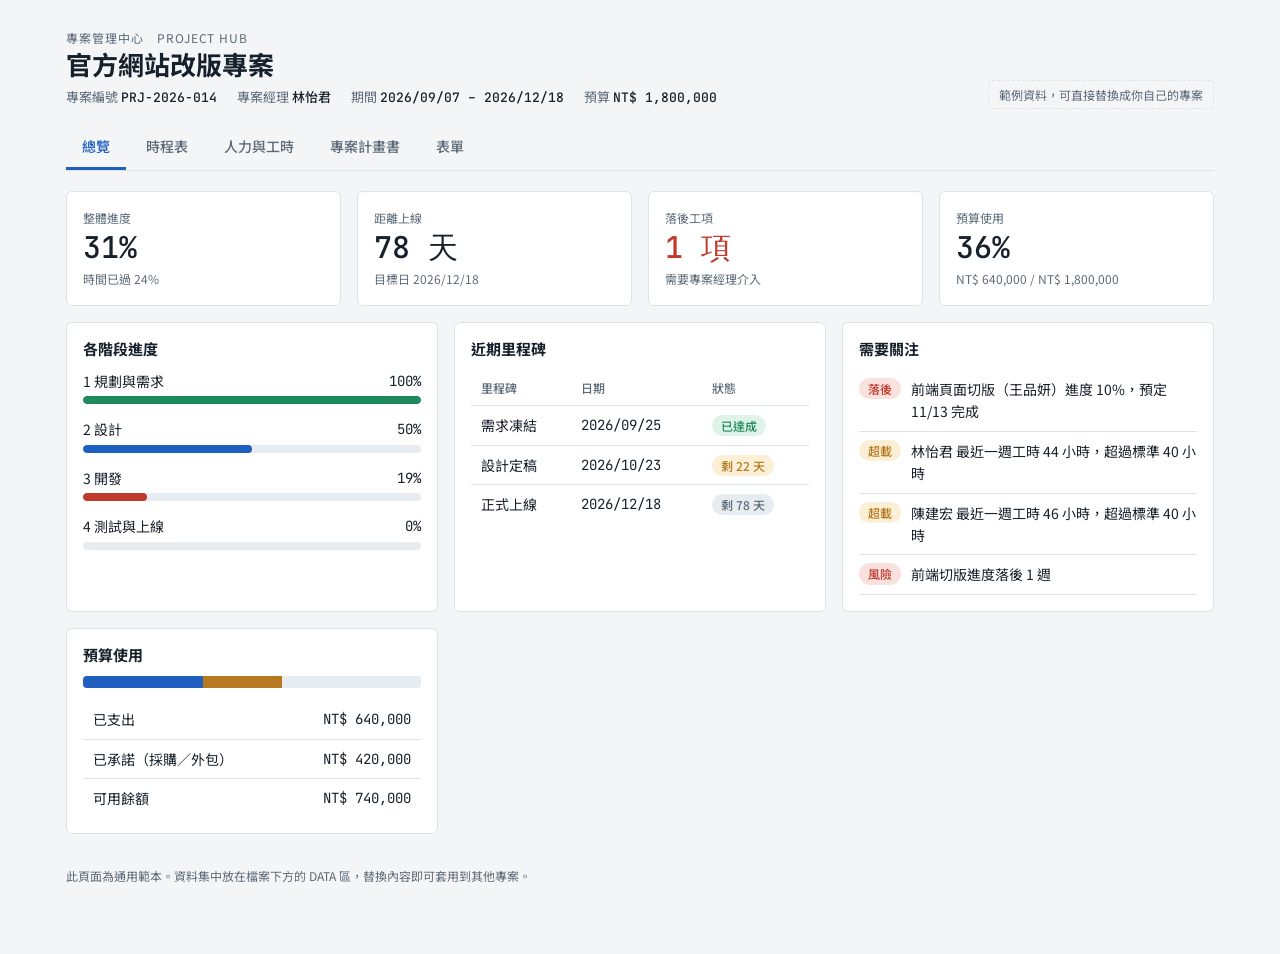
==== index.html @ 564b7058 "Add project dashboard demo" ====
<!doctype html>
<html lang="zh-Hant">
<head>
<meta charset="utf-8">
<meta name="viewport" content="width=device-width, initial-scale=1">
<title>專案進度總覽</title>
<link rel="stylesheet" href="https://fonts.googleapis.com/css2?family=Noto+Sans+TC:wght@400;500;700&family=JetBrains+Mono:wght@400;500&display=swap">
<style>
/* 版面概念：左側固定分頁導覽 + 右側內容區；上方專案標頭與關鍵數字，所有專案資料集中在同一頁 */
:root{
  --bg:#f3f5f7; --surface:#ffffff; --fg:#17212b; --muted:#5d6b78; --line:#dde3e8;
  --accent:#1f5fbf; --accent-soft:#e3edfb;
  --ok:#1d8a5b; --ok-soft:#dff3e9; --warn:#b7791f; --warn-soft:#fbefd5; --bad:#c0392b; --bad-soft:#f9e1de;
  --bar-bg:#e7ecf0; --today:#c0392b;
  --font:"Noto Sans TC",system-ui,-apple-system,"Microsoft JhengHei",sans-serif;
  --mono:"JetBrains Mono",ui-monospace,Consolas,monospace;
}
@media (prefers-color-scheme:dark){:root:not([data-theme="light"]){
  --bg:#0f161d; --surface:#18212b; --fg:#e6ebf0; --muted:#93a2b0; --line:#2b3743;
  --accent:#6aa3f0; --accent-soft:#1d2f47;
  --ok:#4cc08b; --ok-soft:#173a2c; --warn:#e0b25a; --warn-soft:#3b2f15; --bad:#ec7d70; --bad-soft:#40201c;
  --bar-bg:#27323d; --today:#ec7d70; color-scheme:dark}}
:root[data-theme="dark"]{
  --bg:#0f161d; --surface:#18212b; --fg:#e6ebf0; --muted:#93a2b0; --line:#2b3743;
  --accent:#6aa3f0; --accent-soft:#1d2f47;
  --ok:#4cc08b; --ok-soft:#173a2c; --warn:#e0b25a; --warn-soft:#3b2f15; --bad:#ec7d70; --bad-soft:#40201c;
  --bar-bg:#27323d; --today:#ec7d70; color-scheme:dark}

*{box-sizing:border-box}
body{background:var(--bg);color:var(--fg);font-family:var(--font);font-size:14px;line-height:1.6}
.wrap{max-width:1180px;margin-inline:auto;padding-inline:16px;padding-block:20px 48px}
h1,h2,h3{margin:0;text-wrap:balance;line-height:1.3}
.num{font-family:var(--mono);font-variant-numeric:tabular-nums}
.eyebrow{font-size:12px;letter-spacing:.08em;color:var(--muted)}

header.top{display:flex;flex-wrap:wrap;gap:16px 32px;justify-content:space-between;align-items:flex-end;padding-bottom:16px}
header.top h1{font-size:26px;font-weight:700}
.meta{display:flex;flex-wrap:wrap;gap:6px 20px;color:var(--muted);font-size:13px;margin-top:6px}
.meta b{color:var(--fg);font-weight:500}
.badge-note{font-size:12px;color:var(--muted);border:1px dashed var(--line);padding:4px 10px;border-radius:4px}

nav.tabs{display:flex;gap:4px;overflow-x:auto;border-bottom:1px solid var(--line);margin-bottom:20px}
nav.tabs button{appearance:none;background:none;border:0;border-bottom:3px solid transparent;padding:10px 16px;font:inherit;color:var(--muted);cursor:pointer;white-space:nowrap;font-weight:500}
nav.tabs button:hover{color:var(--fg)}
nav.tabs button[aria-selected="true"]{color:var(--accent);border-bottom-color:var(--accent)}
button:focus-visible,input:focus-visible,select:focus-visible,textarea:focus-visible{outline:2px solid var(--accent);outline-offset:2px}

section.panel[hidden]{display:none}
.grid{display:grid;gap:16px}
.g4{grid-template-columns:repeat(auto-fit,minmax(200px,1fr))}
.g2{grid-template-columns:repeat(auto-fit,minmax(320px,1fr))}
.card{background:var(--surface);border:1px solid var(--line);border-radius:6px;padding:16px;min-width:0}
.card h2{font-size:15px;margin-bottom:12px}
.kpi .label{font-size:12px;color:var(--muted)}
.kpi .val{font-size:30px;font-weight:500;line-height:1.2;margin-top:2px}
.kpi .sub{font-size:12px;color:var(--muted);margin-top:4px}

.pill{display:inline-block;padding:1px 9px;border-radius:99px;font-size:12px;font-weight:500;white-space:nowrap}
.p-ok{background:var(--ok-soft);color:var(--ok)}
.p-warn{background:var(--warn-soft);color:var(--warn)}
.p-bad{background:var(--bad-soft);color:var(--bad)}
.p-idle{background:var(--bar-bg);color:var(--muted)}
.p-run{background:var(--accent-soft);color:var(--accent)}

.bar{height:8px;background:var(--bar-bg);border-radius:4px;overflow:hidden}
.bar>i{display:block;height:100%;background:var(--accent);border-radius:4px}
.bar.ok>i{background:var(--ok)} .bar.warn>i{background:var(--warn)} .bar.bad>i{background:var(--bad)}

.scroll{overflow-x:auto}
table{border-collapse:collapse;width:100%}
th,td{text-align:left;padding:8px 10px;border-bottom:1px solid var(--line);vertical-align:middle}
th{font-size:12px;font-weight:500;color:var(--muted);white-space:nowrap}
td.r,th.r{text-align:right}
tr:last-child td{border-bottom:0}

/* 甘特圖 */
.toolbar{display:flex;flex-wrap:wrap;gap:8px;margin-bottom:12px;align-items:center}
.chip{appearance:none;border:1px solid var(--line);background:var(--surface);color:var(--fg);font:inherit;padding:4px 12px;border-radius:99px;cursor:pointer;font-size:13px}
.chip[aria-pressed="true"]{background:var(--accent);border-color:var(--accent);color:#fff}
.gantt{min-width:860px}
.g-row{display:grid;grid-template-columns:230px 1fr;border-bottom:1px solid var(--line);min-height:36px;align-items:center}
.g-row.head{min-height:32px;font-size:12px;color:var(--muted)}
.g-name{padding:4px 10px;display:flex;flex-direction:column;min-width:0}
.g-name small{color:var(--muted);font-size:12px}
.g-track{position:relative;height:36px;
  background-image:linear-gradient(to right,var(--line) 1px,transparent 1px);background-size:calc(100%/var(--weeks)) 100%}
.g-head-track{display:grid;grid-template-columns:repeat(var(--weeks),1fr);height:32px;align-items:center}
.g-head-track span{border-left:1px solid var(--line);padding-left:4px;height:100%;display:flex;align-items:center;font-family:var(--mono);font-size:11px}
.g-bar{position:absolute;top:9px;height:18px;border-radius:3px;background:var(--accent-soft);border:1px solid var(--accent);overflow:hidden}
.g-bar>i{display:block;height:100%;background:var(--accent);opacity:.85}
.g-bar.late{border-color:var(--bad);background:var(--bad-soft)} .g-bar.late>i{background:var(--bad)}
.g-bar.done{border-color:var(--ok);background:var(--ok-soft)} .g-bar.done>i{background:var(--ok)}
.g-ms{position:absolute;top:11px;width:14px;height:14px;background:var(--fg);transform:translateX(-7px) rotate(45deg);border-radius:2px}
.g-today{position:absolute;top:0;bottom:0;width:2px;background:var(--today);z-index:2;pointer-events:none}
.g-phase .g-name{font-weight:700;background:var(--bg)}
.g-phase .g-track{background-color:var(--bg)}
.legend{display:flex;flex-wrap:wrap;gap:6px 16px;color:var(--muted);font-size:12px;margin-top:12px}
.legend span::before{content:"";display:inline-block;width:10px;height:10px;border-radius:2px;margin-right:6px;vertical-align:-1px;background:var(--c)}

/* 工時 */
.cell-in{width:58px;padding:4px 6px;font:inherit;font-family:var(--mono);text-align:right;background:var(--bg);color:var(--fg);border:1px solid var(--line);border-radius:4px}
.util{display:flex;align-items:center;gap:8px;min-width:140px}
.util .bar{flex:1}

/* 計畫書 */
.doc{max-width:820px}
.doc h3{font-size:16px;margin:24px 0 8px;padding-top:16px;border-top:1px solid var(--line)}
.doc h3:first-child{margin-top:0;border-top:0;padding-top:0}
.doc p,.doc li{max-width:68ch}
.doc ul{padding-left:20px;margin:6px 0}
.docnav{display:flex;flex-wrap:wrap;gap:6px;margin-bottom:16px}
.docnav a{color:var(--accent);text-decoration:none;font-size:13px;padding:2px 10px;border:1px solid var(--line);border-radius:99px}

/* 表單 */
.forms{display:grid;grid-template-columns:200px 1fr;gap:16px}
@media (max-width:720px){.forms{grid-template-columns:1fr}}
.form-list{display:flex;flex-direction:column;gap:4px}
@media (max-width:720px){.form-list{flex-direction:row;overflow-x:auto}}
.form-list button{appearance:none;text-align:left;border:1px solid var(--line);background:var(--surface);color:var(--fg);font:inherit;padding:10px 12px;border-radius:6px;cursor:pointer;white-space:nowrap}
.form-list button[aria-selected="true"]{border-color:var(--accent);background:var(--accent-soft);color:var(--accent);font-weight:500}
form .row{display:grid;grid-template-columns:repeat(auto-fit,minmax(200px,1fr));gap:12px;margin-bottom:12px}
label{display:flex;flex-direction:column;gap:4px;font-size:13px;color:var(--muted);min-width:0}
input,select,textarea{font:inherit;color:var(--fg);background:var(--bg);border:1px solid var(--line);border-radius:4px;padding:7px 9px;width:100%;min-width:0}
textarea{min-height:76px;resize:vertical}
.btn{appearance:none;border:0;background:var(--accent);color:#fff;font:inherit;font-weight:500;padding:8px 18px;border-radius:4px;cursor:pointer}
.btn.ghost{background:none;color:var(--muted);border:1px solid var(--line);margin-left:8px}
.toast{margin-top:12px;color:var(--ok);font-size:13px;min-height:20px}
.empty{color:var(--muted);padding:12px 0}
.foot{margin-top:32px;color:var(--muted);font-size:12px}
</style>

<div class="wrap">
  <header class="top">
    <div>
      <div class="eyebrow">專案管理中心　PROJECT HUB</div>
      <h1>官方網站改版專案</h1>
      <div class="meta">
        <span>專案編號 <b class="num">PRJ-2026-014</b></span>
        <span>專案經理 <b>林怡君</b></span>
        <span>期間 <b class="num">2026/09/07 – 2026/12/18</b></span>
        <span>預算 <b class="num">NT$ 1,800,000</b></span>
      </div>
    </div>
    <div class="badge-note">範例資料，可直接替換成你自己的專案</div>
  </header>

  <nav class="tabs" role="tablist" aria-label="專案資訊">
    <button role="tab" data-tab="overview" aria-selected="true">總覽</button>
    <button role="tab" data-tab="schedule" aria-selected="false">時程表</button>
    <button role="tab" data-tab="people" aria-selected="false">人力與工時</button>
    <button role="tab" data-tab="plan" aria-selected="false">專案計畫書</button>
    <button role="tab" data-tab="forms" aria-selected="false">表單</button>
  </nav>

  <!-- 總覽 -->
  <section class="panel" id="overview">
    <div class="grid g4" id="kpis"></div>
    <div class="grid g2" style="margin-top:16px">
      <div class="card"><h2>各階段進度</h2><div id="phaseProgress"></div></div>
      <div class="card"><h2>近期里程碑</h2><div class="scroll"><table id="msTable"></table></div></div>
      <div class="card"><h2>需要關注</h2><div id="attention"></div></div>
      <div class="card"><h2>預算使用</h2><div id="budget"></div></div>
    </div>
  </section>

  <!-- 時程表 -->
  <section class="panel" id="schedule" hidden>
    <div class="card">
      <div class="toolbar" id="ownerFilter"></div>
      <div class="scroll"><div class="gantt" id="gantt"></div></div>
      <div class="legend">
        <span style="--c:var(--accent)">進行中</span>
        <span style="--c:var(--ok)">已完成</span>
        <span style="--c:var(--bad)">落後</span>
        <span style="--c:var(--fg)">里程碑</span>
        <span style="--c:var(--today)">今天 (10/01)</span>
      </div>
    </div>
    <div class="card" style="margin-top:16px">
      <h2>工作項目清單</h2>
      <div class="scroll"><table id="taskTable"></table></div>
    </div>
  </section>

  <!-- 人力與工時 -->
  <section class="panel" id="people" hidden>
    <div class="grid g2">
      <div class="card" style="grid-column:1/-1">
        <h2>每週實際工時（小時，可直接修改）</h2>
        <div class="scroll"><table id="hoursTable"></table></div>
        <p class="eyebrow" style="margin-top:8px">每人每週標準工時 40 小時。負荷率超過 100% 會標示為紅色。</p>
      </div>
      <div class="card"><h2>團隊成員</h2><div class="scroll"><table id="teamTable"></table></div></div>
      <div class="card"><h2>職責分配 RACI</h2><div class="scroll"><table id="raciTable"></table></div></div>
    </div>
  </section>

  <!-- 計畫書 -->
  <section class="panel" id="plan" hidden>
    <div class="card doc">
      <div class="docnav">
        <a href="#plan" data-jump="d1">背景與目標</a><a href="#plan" data-jump="d2">範圍</a><a href="#plan" data-jump="d3">交付項目</a><a href="#plan" data-jump="d4">風險</a><a href="#plan" data-jump="d5">溝通計畫</a><a href="#plan" data-jump="d6">驗收標準</a>
      </div>
      <h3 id="d1">1. 背景與目標</h3>
      <p>現有官網於 2021 年上線，行動版體驗不佳，詢價轉換率偏低。本專案重新設計資訊架構與視覺，並整合會員與詢價系統。</p>
      <ul>
        <li>行動版載入時間降至 2.5 秒以內</li>
        <li>詢價表單轉換率由 1.2% 提升到 2.5%</li>
        <li>2026/12/18 前完成上線並交付維運文件</li>
      </ul>
      <h3 id="d2">2. 專案範圍</h3>
      <p><b>包含：</b>資訊架構、UI 設計、前後端開發、會員登入、詢價表單、SEO 轉址、教育訓練。</p>
      <p><b>不包含：</b>品牌識別重塑、第三方 ERP 整合、多語系內容翻譯（列入第二期）。</p>
      <h3 id="d3">3. 主要交付項目</h3>
      <div class="scroll"><table id="deliverables"></table></div>
      <h3 id="d4">4. 風險登錄</h3>
      <div class="scroll"><table id="risks"></table></div>
      <h3 id="d5">5. 溝通計畫</h3>
      <ul>
        <li>每週一 10:00 團隊站會（30 分鐘）</li>
        <li>每兩週五 15:00 客戶進度會議，會後 24 小時內發出會議記錄</li>
        <li>變更需求一律填寫「變更申請單」，經專案經理與客戶窗口簽核後才進入排程</li>
      </ul>
      <h3 id="d6">6. 驗收標準</h3>
      <ul>
        <li>所有 P1 功能通過 UAT，且無未結的嚴重（Critical）缺陷</li>
        <li>主要頁面 Lighthouse 效能分數 ≥ 85</li>
        <li>完成管理員與編輯者教育訓練各一場，並交付操作手冊</li>
      </ul>
    </div>
  </section>

  <!-- 表單 -->
  <section class="panel" id="forms" hidden>
    <div class="forms">
      <div class="form-list" role="tablist" aria-label="表單類型" id="formList"></div>
      <div>
        <div class="card"><h2 id="formTitle"></h2><form id="theForm"></form><div class="toast" id="toast" role="status"></div></div>
        <div class="card" style="margin-top:16px"><h2>已提交紀錄（本頁暫存）</h2><div class="scroll" id="submitted"></div></div>
      </div>
    </div>
  </section>

  <p class="foot">此頁面為通用範本。資料集中放在檔案下方的 DATA 區，替換內容即可套用到其他專案。</p>
</div>

<script>
/* ============ DATA：換專案時只需改這一區 ============ */
const TODAY = new Date("2026-10-01");
const START = new Date("2026-09-07");
const END   = new Date("2026-12-20");
const WEEKS = 15;
const BUDGET = {total:1800000, spent:640000, committed:420000};
const TEAM = [
  {id:"lin", name:"林怡君", role:"專案經理", rate:"100%"},
  {id:"chen",name:"陳建宏", role:"UI/UX 設計師", rate:"100%"},
  {id:"wang",name:"王品妍", role:"前端工程師", rate:"100%"},
  {id:"zhang",name:"張志豪", role:"後端工程師", rate:"100%"},
  {id:"liu", name:"劉心怡", role:"品質測試", rate:"50%"}
];
const nm = id => TEAM.find(t=>t.id===id).name;
// type: phase | task | ms
const TASKS = [
  {t:"phase", name:"1 規劃與需求"},
  {name:"需求訪談與盤點", owner:"lin", s:"2026-09-07", e:"2026-09-18", p:100},
  {name:"資訊架構與網站地圖", owner:"chen", s:"2026-09-14", e:"2026-09-25", p:100},
  {t:"ms", name:"需求凍結", s:"2026-09-25", done:true},
  {t:"phase", name:"2 設計"},
  {name:"視覺風格與元件庫", owner:"chen", s:"2026-09-21", e:"2026-10-09", p:80},
  {name:"主要頁面高擬真設計", owner:"chen", s:"2026-10-05", e:"2026-10-23", p:20},
  {t:"ms", name:"設計定稿", s:"2026-10-23"},
  {t:"phase", name:"3 開發"},
  {name:"前端頁面切版", owner:"wang", s:"2026-10-12", e:"2026-11-13", p:10, late:true},
  {name:"會員與詢價系統", owner:"zhang", s:"2026-09-28", e:"2026-11-06", p:35},
  {name:"後台內容管理", owner:"zhang", s:"2026-11-02", e:"2026-11-20", p:0},
  {t:"phase", name:"4 測試與上線"},
  {name:"功能測試與修正", owner:"liu", s:"2026-11-16", e:"2026-12-04", p:0},
  {name:"使用者驗收 UAT", owner:"lin", s:"2026-12-01", e:"2026-12-11", p:0},
  {name:"教育訓練與文件交付", owner:"lin", s:"2026-12-07", e:"2026-12-16", p:0},
  {t:"ms", name:"正式上線", s:"2026-12-18"}
];
const WEEK_LABELS = Array.from({length:WEEKS},(_,i)=>{const d=new Date(START);d.setDate(d.getDate()+i*7);return (d.getMonth()+1)+"/"+d.getDate()});
// 實際工時：到目前為止（前 4 週）；planned 為每週計畫
const HOURS = {
  lin:[36,40,42,44], chen:[32,38,44,46], wang:[8,10,16,24], zhang:[0,16,34,38], liu:[0,0,4,6]
};
const PLANNED = {lin:40,chen:40,wang:36,zhang:36,liu:20};
const RACI = [
  ["需求訪談","A/R","C","I","I","I"],
  ["視覺設計","A","R","C","I","I"],
  ["前端開發","A","C","R","C","I"],
  ["後端開發","A","I","C","R","I"],
  ["測試驗收","A","I","C","C","R"]
];
const DELIVERABLES = [
  ["網站地圖與線框圖","陳建宏","2026/09/25","已交付"],
  ["視覺設計稿（桌機＋行動）","陳建宏","2026/10/23","進行中"],
  ["網站程式與後台","王品妍／張志豪","2026/11/20","進行中"],
  ["測試報告與 UAT 紀錄","劉心怡","2026/12/11","未開始"],
  ["操作手冊與教育訓練","林怡君","2026/12/16","未開始"]
];
const RISKS = [
  ["前端切版進度落後 1 週","高","中","10/09 前補 1 名外包切版；設計稿分批交付","bad"],
  ["客戶內容素材延遲提供","中","高","10/09 前提供清單，逾期以預設內容上線","warn"],
  ["會員系統與舊資料格式不符","中","中","10/16 前完成資料抽樣驗證","warn"],
  ["上線日與客戶活動檔期重疊","低","高","排定 12/15 凍結版本，保留 3 天緩衝","ok"]
];
const FORM_DEFS = {
  change:{label:"變更申請單", fields:[
    ["row",["申請人","text","林怡君"],["申請日期","date","2026-10-01"]],
    ["row",["變更類型","select",["範圍","時程","預算","人力"]],["影響程度","select",["低","中","高"]]],
    ["one",["變更說明","textarea"]],["one",["對時程／預算的影響","textarea"]],
    ["row",["核准人","text"],["預計生效日","date"]]]},
  leave:{label:"請假／工時調整", fields:[
    ["row",["姓名","select",TEAM.map(t=>t.name)],["類別","select",["特休","病假","事假","加班補休"]]],
    ["row",["開始日期","date"],["結束日期","date"]],
    ["one",["代理人與交接事項","textarea"]]]},
  meeting:{label:"會議記錄", fields:[
    ["row",["會議名稱","text","雙週客戶進度會議"],["日期","date","2026-10-01"]],
    ["one",["出席者","text","林怡君、陳建宏、王品妍、客戶窗口"]],
    ["one",["討論重點","textarea"]],["one",["決議與待辦（負責人／期限）","textarea"]]]},
  risk:{label:"風險／問題登錄", fields:[
    ["row",["標題","text"],["類型","select",["風險","問題"]]],
    ["row",["可能性","select",["低","中","高"]],["影響","select",["低","中","高"]]],
    ["row",["負責人","select",TEAM.map(t=>t.name)],["處理期限","date"]],
    ["one",["因應對策","textarea"]]]}
};
/* ============ DATA 結束 ============ */

const $ = s => document.querySelector(s);
const fmt = d => (d.getMonth()+1)+"/"+d.getDate();
const dd = s => new Date(s);
const DAY = 864e5;
const span = END - START;
const pos = d => ((d - START)/span*100);
const money = n => "NT$ "+n.toLocaleString("en-US");
const work = TASKS.filter(x=>!x.t);
function status(x){
  if(x.p>=100) return ["已完成","p-ok"];
  if(x.late) return ["落後","p-bad"];
  if(x.p>0) return ["進行中","p-run"];
  if(dd(x.s)<=TODAY) return ["待開始（已逾期）","p-warn"];
  return ["未開始","p-idle"];
}
function barClass(x){return x.p>=100?"done":x.late?"late":""}

/* 分頁 */
const tabs=[...document.querySelectorAll("nav.tabs button")];
function show(id){
  tabs.forEach(b=>b.setAttribute("aria-selected",b.dataset.tab===id));
  document.querySelectorAll("section.panel").forEach(p=>p.hidden=p.id!==id);
  try{localStorage.setItem("hubTab",id)}catch(e){}
}
tabs.forEach(b=>b.onclick=()=>show(b.dataset.tab));
document.querySelectorAll("[data-jump]").forEach(a=>a.onclick=e=>{e.preventDefault();document.getElementById(a.dataset.jump).scrollIntoView({behavior:"smooth"})});

/* 總覽 */
function renderOverview(){
  const real = work;
  const total = real.reduce((a,x)=>a+(dd(x.e)-dd(x.s)),0);
  const done = real.reduce((a,x)=>a+(dd(x.e)-dd(x.s))*x.p/100,0);
  const overall = Math.round(done/total*100);
  const elapsed = Math.round((TODAY-START)/(dd("2026-12-18")-START)*100);
  const lateN = real.filter(x=>x.late).length;
  const daysLeft = Math.ceil((dd("2026-12-18")-TODAY)/DAY);
  const usedPct = Math.round(BUDGET.spent/BUDGET.total*100);
  const k=[
    ["整體進度",overall+"%","時間已過 "+elapsed+"%"+(overall<elapsed?"，進度略低於時程":"")],
    ["距離上線",daysLeft+" 天","目標日 2026/12/18"],
    ["落後工項",lateN+" 項",lateN?"需要專案經理介入":"全部符合進度"],
    ["預算使用",usedPct+"%",money(BUDGET.spent)+" / "+money(BUDGET.total)]
  ];
  $("#kpis").innerHTML=k.map((x,i)=>`<div class="card kpi"><div class="label">${x[0]}</div><div class="val num" ${i==2&&lateN?'style="color:var(--bad)"':''}>${x[1]}</div><div class="sub">${x[2]}</div></div>`).join("");

  // 階段進度
  let phases=[],cur=null;
  TASKS.forEach(x=>{ if(x.t==="phase"){cur={name:x.name,items:[]};phases.push(cur)} else if(!x.t) cur.items.push(x)});
  $("#phaseProgress").innerHTML=phases.map(ph=>{
    const tot=ph.items.reduce((a,x)=>a+(dd(x.e)-dd(x.s)),0), dn=ph.items.reduce((a,x)=>a+(dd(x.e)-dd(x.s))*x.p/100,0);
    const pc=Math.round(dn/tot*100), late=ph.items.some(x=>x.late);
    return `<div style="margin-bottom:14px"><div style="display:flex;justify-content:space-between;gap:8px;margin-bottom:4px"><span>${ph.name}</span><span class="num">${pc}%</span></div><div class="bar ${late?'bad':pc==100?'ok':''}"><i style="width:${pc}%"></i></div></div>`}).join("");

  // 里程碑
  const ms=TASKS.filter(x=>x.t==="ms");
  $("#msTable").innerHTML="<tr><th>里程碑</th><th>日期</th><th>狀態</th></tr>"+ms.map(m=>{
    const d=dd(m.s), left=Math.ceil((d-TODAY)/DAY);
    const st=m.done?['已達成','p-ok']:left<=30?[`剩 ${left} 天`,'p-warn']:[`剩 ${left} 天`,'p-idle'];
    return `<tr><td>${m.name}</td><td class="num">${m.s.replace(/-/g,"/")}</td><td><span class="pill ${st[1]}">${st[0]}</span></td></tr>`}).join("");

  // 關注
  const items=[];
  work.filter(x=>x.late).forEach(x=>items.push(["bad","落後",`${x.name}（${nm(x.owner)}）進度 ${x.p}%，預定 ${fmt(dd(x.e))} 完成`]));
  TEAM.forEach(t=>{const h=HOURS[t.id],last=h[h.length-1];const cap=t.id==="liu"?20:40; if(last>cap) items.push(["warn","超載",`${t.name} 最近一週工時 ${last} 小時，超過標準 ${cap} 小時`])});
  RISKS.filter(r=>r[4]==="bad").forEach(r=>items.push(["bad","風險",r[0]]));
  $("#attention").innerHTML=items.length?items.map(i=>`<div style="display:flex;gap:10px;padding:8px 0;border-bottom:1px solid var(--line)"><span class="pill p-${i[0]}" style="align-self:flex-start">${i[1]}</span><span>${i[2]}</span></div>`).join(""):'<div class="empty">目前沒有需要處理的項目。</div>';

  // 預算
  const rem=BUDGET.total-BUDGET.spent-BUDGET.committed;
  const seg=(v,c)=>`<i style="display:block;height:100%;width:${v/BUDGET.total*100}%;background:${c}"></i>`;
  $("#budget").innerHTML=`<div class="bar" style="display:flex;height:12px"><div style="display:flex;width:100%">${seg(BUDGET.spent,'var(--accent)')}${seg(BUDGET.committed,'var(--warn)')}</div></div>
  <table style="margin-top:12px"><tr><td>已支出</td><td class="r num">${money(BUDGET.spent)}</td></tr><tr><td>已承諾（採購／外包）</td><td class="r num">${money(BUDGET.committed)}</td></tr><tr><td>可用餘額</td><td class="r num">${money(rem)}</td></tr></table>`;
}

/* 甘特圖 */
let ownerSel="all";
function renderGantt(){
  const owners=[["all","全部"],...TEAM.map(t=>[t.id,t.name])];
  $("#ownerFilter").innerHTML='<span class="eyebrow">負責人</span>'+owners.map(o=>`<button class="chip" aria-pressed="${ownerSel===o[0]}" data-o="${o[0]}">${o[1]}</button>`).join("");
  document.querySelectorAll("#ownerFilter .chip").forEach(c=>c.onclick=()=>{ownerSel=c.dataset.o;renderGantt();renderTable()});
  let html=`<div style="--weeks:${WEEKS}"><div class="g-row head"><div class="g-name">工作項目</div><div class="g-head-track">${WEEK_LABELS.map(l=>`<span>${l}</span>`).join("")}</div></div>`;
  let lastPhase=null;
  TASKS.forEach((x,i)=>{
    if(x.t==="phase"){ html+=`<div class="g-row g-phase"><div class="g-name">${x.name}</div><div class="g-track"></div></div>`; return;}
    if(!x.t && ownerSel!=="all" && x.owner!==ownerSel) return;
    if(x.t==="ms"){
      if(ownerSel!=="all") return;
      html+=`<div class="g-row"><div class="g-name">◆ ${x.name}<small>${x.s.replace(/-/g,"/")}</small></div><div class="g-track"><div class="g-ms" style="left:${pos(dd(x.s))}%"></div></div></div>`; return;}
    const l=pos(dd(x.s)), w=pos(dd(x.e))-l+ (1/span*DAY*100);
    html+=`<div class="g-row"><div class="g-name">${x.name}<small>${nm(x.owner)}　${fmt(dd(x.s))}–${fmt(dd(x.e))}</small></div><div class="g-track"><div class="g-bar ${barClass(x)}" style="left:${l}%;width:${w}%" title="${x.name} ${x.p}%"><i style="width:${x.p}%"></i></div></div></div>`;
  });
  html+=`</div>`;
  $("#gantt").innerHTML=html;
  // 今天線：放入每個 track 的疊層
  const todayLeft=pos(TODAY);
  const first=document.querySelector("#gantt .g-row.head");
  const overlay=document.createElement("div");
  overlay.style.cssText="position:absolute;top:0;bottom:0;left:230px;right:0;pointer-events:none";
  overlay.innerHTML=`<div class="g-today" style="left:${todayLeft}%"></div>`;
  const g=$("#gantt"); g.style.position="relative"; g.appendChild(overlay);
}
function renderTable(){
  const rows=work.filter(x=>ownerSel==="all"||x.owner===ownerSel);
  $("#taskTable").innerHTML="<tr><th>工作項目</th><th>負責人</th><th>開始</th><th>結束</th><th>進度</th><th>狀態</th></tr>"+rows.map(x=>{const s=status(x);return `<tr><td>${x.name}</td><td>${nm(x.owner)}</td><td class="num">${fmt(dd(x.s))}</td><td class="num">${fmt(dd(x.e))}</td><td><div class="util"><div class="bar ${x.late?'bad':x.p>=100?'ok':''}"><i style="width:${x.p}%"></i></div><span class="num">${x.p}%</span></div></td><td><span class="pill ${s[1]}">${s[0]}</span></td></tr>`}).join("");
}

/* 人力與工時 */
function renderPeople(){
  const wk=HOURS.lin.length;
  let h="<tr><th>成員</th>"+WEEK_LABELS.slice(0,wk).map(l=>`<th class="r">${l}</th>`).join("")+"<th class='r'>累計</th><th>最近一週負荷</th></tr>";
  TEAM.forEach(t=>{
    const cap=t.id==="liu"?20:40, arr=HOURS[t.id], sum=arr.reduce((a,b)=>a+b,0), last=arr[wk-1], pc=Math.round(last/cap*100);
    const cls=pc>100?"bad":pc>85?"warn":"ok";
    h+=`<tr><td>${t.name}<br><small class="eyebrow">${t.role}</small></td>`+arr.map((v,i)=>`<td class="r"><input class="cell-in" type="number" min="0" max="80" value="${v}" data-p="${t.id}" data-i="${i}" aria-label="${t.name} ${WEEK_LABELS[i]} 工時"></td>`).join("")+`<td class="r num" id="sum-${t.id}">${sum}</td><td><div class="util"><div class="bar ${cls}" id="ub-${t.id}"><i style="width:${Math.min(pc,100)}%"></i></div><span class="num" id="up-${t.id}">${pc}%</span></div></td></tr>`;
  });
  const tot=Array.from({length:wk},(_,i)=>TEAM.reduce((a,t)=>a+HOURS[t.id][i],0));
  h+=`<tr><td><b>合計</b></td>`+tot.map((v,i)=>`<td class="r num" id="tot-${i}"><b>${v}</b></td>`).join("")+`<td class="r num" id="tot-all"><b>${tot.reduce((a,b)=>a+b,0)}</b></td><td></td></tr>`;
  $("#hoursTable").innerHTML=h;
  document.querySelectorAll(".cell-in").forEach(inp=>inp.oninput=()=>{HOURS[inp.dataset.p][+inp.dataset.i]=+inp.value||0;refreshHours()});
  $("#teamTable").innerHTML="<tr><th>成員</th><th>職務</th><th class='r'>投入比例</th><th class='r'>計畫週工時</th></tr>"+TEAM.map(t=>`<tr><td>${t.name}</td><td>${t.role}</td><td class="r num">${t.rate}</td><td class="r num">${PLANNED[t.id]}</td></tr>`).join("");
  $("#raciTable").innerHTML="<tr><th>工作</th>"+TEAM.map(t=>`<th>${t.name}</th>`).join("")+"</tr>"+RACI.map(r=>`<tr><td>${r[0]}</td>`+r.slice(1).map(c=>`<td>${c==="-"?"":`<span class="pill ${c.startsWith("A")?'p-run':c==='R'?'p-ok':'p-idle'}">${c}</span>`}</td>`).join("")+"</tr>").join("")+`<tr><td colspan="6" class="eyebrow">R 執行　A 負責　C 諮詢　I 知會</td></tr>`;
}
function refreshHours(){
  const wk=HOURS.lin.length;
  TEAM.forEach(t=>{
    const cap=t.id==="liu"?20:40, arr=HOURS[t.id], last=arr[wk-1], pc=Math.round(last/cap*100);
    $("#sum-"+t.id).textContent=arr.reduce((a,b)=>a+b,0);
    $("#up-"+t.id).textContent=pc+"%";
    const b=$("#ub-"+t.id); b.className="bar "+(pc>100?"bad":pc>85?"warn":"ok"); b.firstChild.style.width=Math.min(pc,100)+"%";
  });
  let all=0;
  for(let i=0;i<wk;i++){const v=TEAM.reduce((a,t)=>a+HOURS[t.id][i],0);all+=v;$("#tot-"+i).innerHTML="<b>"+v+"</b>"}
  $("#tot-all").innerHTML="<b>"+all+"</b>";
  renderOverview();
}

/* 計畫書 */
function renderPlan(){
  const sc={"已交付":"p-ok","進行中":"p-run","未開始":"p-idle"};
  $("#deliverables").innerHTML="<tr><th>交付項目</th><th>負責人</th><th>期限</th><th>狀態</th></tr>"+DELIVERABLES.map(d=>`<tr><td>${d[0]}</td><td>${d[1]}</td><td class="num">${d[2]}</td><td><span class="pill ${sc[d[3]]}">${d[3]}</span></td></tr>`).join("");
  const lv={"高":"p-bad","中":"p-warn","低":"p-ok"};
  $("#risks").innerHTML="<tr><th>風險</th><th>可能性</th><th>影響</th><th>因應對策</th></tr>"+RISKS.map(r=>`<tr><td>${r[0]}</td><td><span class="pill ${lv[r[1]]}">${r[1]}</span></td><td><span class="pill ${lv[r[2]]}">${r[2]}</span></td><td>${r[3]}</td></tr>`).join("");
}

/* 表單 */
const submitted=[]; let curForm="change";
function renderFormList(){
  $("#formList").innerHTML=Object.entries(FORM_DEFS).map(([k,v])=>`<button role="tab" data-f="${k}" aria-selected="${k===curForm}">${v.label}</button>`).join("");
  document.querySelectorAll("#formList button").forEach(b=>b.onclick=()=>{curForm=b.dataset.f;renderFormList();renderForm();$("#toast").textContent=""});
}
let fid=0;
function fieldHtml(f){
  const [label,type,extra]=f, id="f"+(fid++);
  let ctl;
  if(type==="textarea") ctl=`<textarea id="${id}" name="${label}"></textarea>`;
  else if(type==="select") ctl=`<select id="${id}" name="${label}">${extra.map(o=>`<option>${o}</option>`).join("")}</select>`;
  else ctl=`<input id="${id}" name="${label}" type="${type}" value="${extra||""}">`;
  return `<label for="${id}">${label}${ctl}</label>`;
}
function renderForm(){
  const def=FORM_DEFS[curForm]; $("#formTitle").textContent=def.label; fid=0;
  $("#theForm").innerHTML=def.fields.map(r=>r[0]==="row"?`<div class="row">${r.slice(1).map(fieldHtml).join("")}</div>`:`<div style="margin-bottom:12px">${fieldHtml(r[1])}</div>`).join("")+`<button class="btn" type="submit">提交</button><button class="btn ghost" type="reset">清除</button>`;
  renderSubmitted();
}
$("#theForm").addEventListener("submit",e=>{
  e.preventDefault();
  const data={}; new FormData(e.target).forEach((v,k)=>data[k]=v);
  submitted.unshift({form:FORM_DEFS[curForm].label,key:curForm,time:new Date().toLocaleString("zh-TW",{hour12:false}),data});
  $("#toast").textContent="已提交："+FORM_DEFS[curForm].label+"。此範例只暫存在本頁，重新整理後會清空。";
  renderSubmitted();
});
function renderSubmitted(){
  const rows=submitted.filter(s=>s.key===curForm);
  $("#submitted").innerHTML=rows.length?"<table><tr><th>時間</th><th>內容摘要</th></tr>"+rows.map(s=>`<tr><td class="num" style="white-space:nowrap">${s.time}</td><td>${Object.entries(s.data).filter(([,v])=>v).map(([k,v])=>`<b>${k}</b>：${String(v).replace(/</g,"&lt;")}`).join("　")}</td></tr>`).join("")+"</table>":'<div class="empty">尚無提交紀錄。填寫上方表單並按「提交」後會出現在這裡。</div>';
}

renderOverview(); renderGantt(); renderTable(); renderPeople(); renderPlan(); renderFormList(); renderForm();
try{const t=localStorage.getItem("hubTab"); if(t&&document.getElementById(t)) show(t)}catch(e){}
</script>

</html>
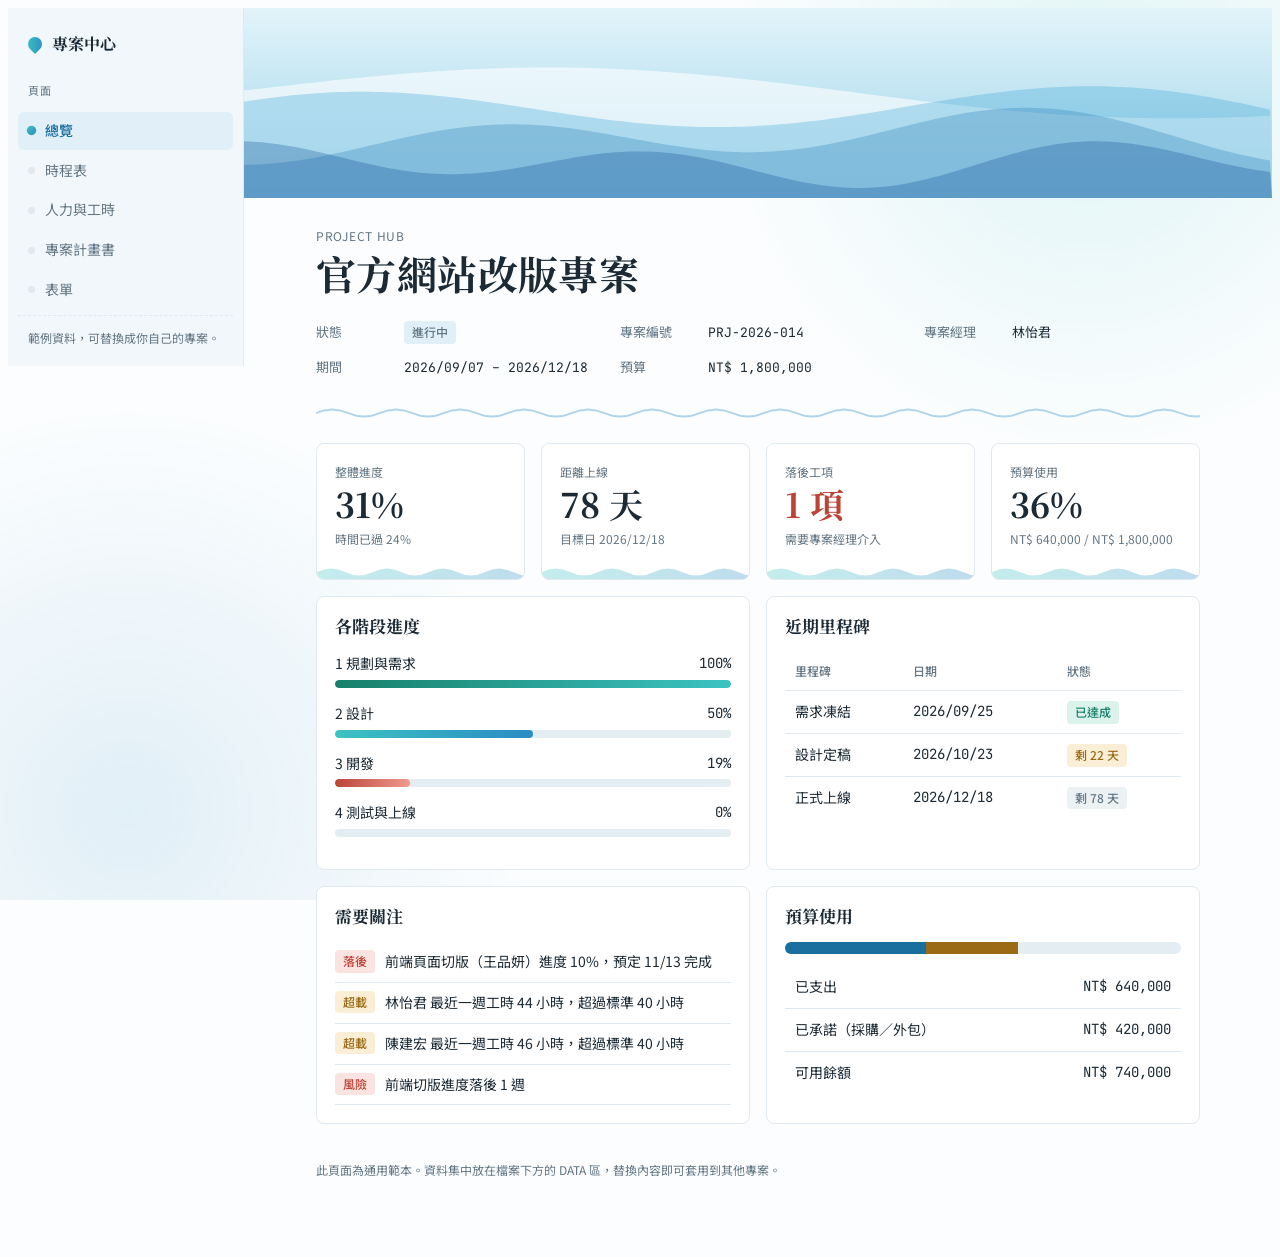
==== commit 0875d562: "Redesign: Notion-style layout with flowing water theme" ====
--- a/index.html
+++ b/index.html
@@ -4,153 +4,218 @@
 <meta charset="utf-8">
 <meta name="viewport" content="width=device-width, initial-scale=1">
 <title>專案進度總覽</title>
-<link rel="stylesheet" href="https://fonts.googleapis.com/css2?family=Noto+Sans+TC:wght@400;500;700&family=JetBrains+Mono:wght@400;500&display=swap">
+<link rel="stylesheet" href="https://fonts.googleapis.com/css2?family=Noto+Sans+TC:wght@400;500;700&family=Noto+Serif+TC:wght@600;700&family=JetBrains+Mono:wght@400;500&display=swap">
 <style>
-/* 版面概念：左側固定分頁導覽 + 右側內容區；上方專案標頭與關鍵數字，所有專案資料集中在同一頁 */
+/* 版面概念：Notion 式文件頁——左側頁面樹、右側以大標題＋屬性列＋區塊排列；頂部水波封面與各處緩慢流動的細節，構成「水」的質感 */
 :root{
-  --bg:#f3f5f7; --surface:#ffffff; --fg:#17212b; --muted:#5d6b78; --line:#dde3e8;
-  --accent:#1f5fbf; --accent-soft:#e3edfb;
-  --ok:#1d8a5b; --ok-soft:#dff3e9; --warn:#b7791f; --warn-soft:#fbefd5; --bad:#c0392b; --bad-soft:#f9e1de;
-  --bar-bg:#e7ecf0; --today:#c0392b;
+  --bg:#fbfdfe; --side:#f1f7fa; --card:#ffffff; --fg:#1b2a35; --line:#dfe9ef;
+  --muted:#637684; --accent:#1a6f9e; --accent-soft:#e1f0f8; --on-accent:#ffffff;
+  --ok:#17806a; --ok-soft:#dcf3ec; --warn:#9a6a14; --warn-soft:#faefd6; --bad:#bd4337; --bad-soft:#fae3e0; --idle-soft:#ecf1f4;
+  --w1:#2b8cc4; --w2:#3cc3c2; --bar-bg:#e4edf2; --today:#d1493b;
+  --cv-top:#e3f4fa; --cv-bot:#9ad3ea;
+  --wv-a:rgba(255,255,255,.60); --wv-b:rgba(72,170,214,.34); --wv-c:rgba(32,120,178,.28); --wv-d:rgba(18,84,148,.30);
+  --glow-a:rgba(60,195,194,.14); --glow-b:rgba(43,140,196,.12);
   --font:"Noto Sans TC",system-ui,-apple-system,"Microsoft JhengHei",sans-serif;
+  --serif:"Noto Serif TC","PMingLiU",serif;
   --mono:"JetBrains Mono",ui-monospace,Consolas,monospace;
 }
 @media (prefers-color-scheme:dark){:root:not([data-theme="light"]){
-  --bg:#0f161d; --surface:#18212b; --fg:#e6ebf0; --muted:#93a2b0; --line:#2b3743;
-  --accent:#6aa3f0; --accent-soft:#1d2f47;
-  --ok:#4cc08b; --ok-soft:#173a2c; --warn:#e0b25a; --warn-soft:#3b2f15; --bad:#ec7d70; --bad-soft:#40201c;
-  --bar-bg:#27323d; --today:#ec7d70; color-scheme:dark}}
+  --bg:#0a1620; --side:#0d1c28; --card:#0f202e; --fg:#e2edf4; --muted:#8aa0b0; --line:#1d3141;
+  --accent:#5ab6e6; --accent-soft:#123349; --on-accent:#06202f;
+  --ok:#4ccaa3; --ok-soft:#10372e; --warn:#e3b862; --warn-soft:#3a2f14; --bad:#f08a7e; --bad-soft:#40211e; --idle-soft:#172a39;
+  --w1:#4aa8e0; --w2:#35c9c0; --bar-bg:#1a2d3c; --today:#f08a7e;
+  --cv-top:#0f3250; --cv-bot:#0a1a28;
+  --wv-a:rgba(90,182,230,.18); --wv-b:rgba(60,195,192,.20); --wv-c:rgba(40,120,190,.30); --wv-d:rgba(20,70,130,.50);
+  --glow-a:rgba(53,201,192,.10); --glow-b:rgba(74,168,224,.10); color-scheme:dark}}
 :root[data-theme="dark"]{
-  --bg:#0f161d; --surface:#18212b; --fg:#e6ebf0; --muted:#93a2b0; --line:#2b3743;
-  --accent:#6aa3f0; --accent-soft:#1d2f47;
-  --ok:#4cc08b; --ok-soft:#173a2c; --warn:#e0b25a; --warn-soft:#3b2f15; --bad:#ec7d70; --bad-soft:#40201c;
-  --bar-bg:#27323d; --today:#ec7d70; color-scheme:dark}
+  --bg:#0a1620; --side:#0d1c28; --card:#0f202e; --fg:#e2edf4; --muted:#8aa0b0; --line:#1d3141;
+  --accent:#5ab6e6; --accent-soft:#123349; --on-accent:#06202f;
+  --ok:#4ccaa3; --ok-soft:#10372e; --warn:#e3b862; --warn-soft:#3a2f14; --bad:#f08a7e; --bad-soft:#40211e; --idle-soft:#172a39;
+  --w1:#4aa8e0; --w2:#35c9c0; --bar-bg:#1a2d3c; --today:#f08a7e;
+  --cv-top:#0f3250; --cv-bot:#0a1a28;
+  --wv-a:rgba(90,182,230,.18); --wv-b:rgba(60,195,192,.20); --wv-c:rgba(40,120,190,.30); --wv-d:rgba(20,70,130,.50);
+  --glow-a:rgba(53,201,192,.10); --glow-b:rgba(74,168,224,.10); color-scheme:dark}
 
 *{box-sizing:border-box}
-body{background:var(--bg);color:var(--fg);font-family:var(--font);font-size:14px;line-height:1.6}
-.wrap{max-width:1180px;margin-inline:auto;padding-inline:16px;padding-block:20px 48px}
-h1,h2,h3{margin:0;text-wrap:balance;line-height:1.3}
+body{background:var(--bg);color:var(--fg);font-family:var(--font);font-size:14px;line-height:1.7}
+body::before{content:"";position:fixed;inset:0;z-index:-1;pointer-events:none;
+  background:radial-gradient(40vw 40vw at 85% 10%,var(--glow-a),transparent 70%),radial-gradient(45vw 45vw at 10% 90%,var(--glow-b),transparent 70%);
+  animation:drift 28s ease-in-out infinite alternate}
+@keyframes drift{from{transform:translate3d(0,0,0)}to{transform:translate3d(-3vw,2vh,0) scale(1.06)}}
+h1,h2,h3{margin:0;text-wrap:balance;line-height:1.35}
 .num{font-family:var(--mono);font-variant-numeric:tabular-nums}
-.eyebrow{font-size:12px;letter-spacing:.08em;color:var(--muted)}
-
-header.top{display:flex;flex-wrap:wrap;gap:16px 32px;justify-content:space-between;align-items:flex-end;padding-bottom:16px}
-header.top h1{font-size:26px;font-weight:700}
-.meta{display:flex;flex-wrap:wrap;gap:6px 20px;color:var(--muted);font-size:13px;margin-top:6px}
-.meta b{color:var(--fg);font-weight:500}
-.badge-note{font-size:12px;color:var(--muted);border:1px dashed var(--line);padding:4px 10px;border-radius:4px}
-
-nav.tabs{display:flex;gap:4px;overflow-x:auto;border-bottom:1px solid var(--line);margin-bottom:20px}
-nav.tabs button{appearance:none;background:none;border:0;border-bottom:3px solid transparent;padding:10px 16px;font:inherit;color:var(--muted);cursor:pointer;white-space:nowrap;font-weight:500}
-nav.tabs button:hover{color:var(--fg)}
-nav.tabs button[aria-selected="true"]{color:var(--accent);border-bottom-color:var(--accent)}
-button:focus-visible,input:focus-visible,select:focus-visible,textarea:focus-visible{outline:2px solid var(--accent);outline-offset:2px}
+.eyebrow{font-size:12px;letter-spacing:.06em;color:var(--muted)}
+
+/* 殼層 */
+.shell{display:grid;grid-template-columns:236px minmax(0,1fr);min-height:100%}
+aside.side{background:var(--side);border-right:1px solid var(--line);padding:18px 10px;align-self:start;position:sticky;top:0;max-height:100vh;overflow-y:auto;display:flex;flex-direction:column;gap:6px}
+.brand{display:flex;align-items:center;gap:10px;font-family:var(--serif);font-weight:700;font-size:16px;padding:4px 10px 12px}
+.drop{width:14px;height:14px;border-radius:50% 50% 50% 0;transform:rotate(-45deg);background:linear-gradient(135deg,var(--w2),var(--w1))}
+.side-label{font-size:11px;letter-spacing:.1em;color:var(--muted);padding:6px 10px}
+nav.tabs{display:flex;flex-direction:column;gap:2px}
+nav.tabs button{appearance:none;display:flex;align-items:center;gap:10px;text-align:left;background:none;border:0;border-radius:6px;padding:7px 10px;font:inherit;color:var(--muted);cursor:pointer;transition:background .25s,color .25s}
+nav.tabs button::before{content:"";width:7px;height:7px;border-radius:50%;background:var(--line);transition:background .3s,transform .3s}
+nav.tabs button:hover{background:var(--accent-soft);color:var(--fg)}
+nav.tabs button[aria-selected="true"]{background:var(--accent-soft);color:var(--accent);font-weight:500}
+nav.tabs button[aria-selected="true"]::before{background:linear-gradient(135deg,var(--w2),var(--w1));transform:scale(1.35)}
+.side-foot{margin-top:auto;padding:12px 10px 0;font-size:12px;color:var(--muted);border-top:1px dashed var(--line)}
+button:focus-visible,input:focus-visible,select:focus-visible,textarea:focus-visible,a:focus-visible{outline:2px solid var(--accent);outline-offset:2px}
+
+main.page{min-width:0}
+.cover{position:relative;height:190px;overflow:hidden;background:linear-gradient(180deg,var(--cv-top),var(--cv-bot))}
+.cover canvas{position:absolute;inset:0;width:100%;height:100%;display:block}
+.inner{max-width:980px;margin-inline:auto;padding-inline:clamp(16px,4vw,48px);padding-block:0 56px}
+
+header.top{padding-top:28px}
+header.top h1{font-family:var(--serif);font-size:clamp(28px,5vw,40px);font-weight:700;letter-spacing:.01em}
+.props{display:grid;grid-template-columns:repeat(auto-fit,minmax(240px,1fr));gap:2px 28px;margin-top:16px;font-size:13px}
+.prop{display:flex;gap:12px;padding:5px 0;align-items:baseline;min-width:0}
+.prop span:first-child{flex:0 0 76px;color:var(--muted)}
+.wave-rule{height:14px;margin-block:20px 24px;background:var(--w1);opacity:.35;
+  -webkit-mask:url("data:image/svg+xml,%3Csvg xmlns='http://www.w3.org/2000/svg' width='64' height='14' viewBox='0 0 64 14'%3E%3Cpath d='M0 7 Q16 0 32 7 T64 7 V9 Q48 16 32 9 T0 9Z'/%3E%3C/svg%3E") repeat-x 0 0/64px 14px;
+          mask:url("data:image/svg+xml,%3Csvg xmlns='http://www.w3.org/2000/svg' width='64' height='14' viewBox='0 0 64 14'%3E%3Cpath d='M0 7 Q16 0 32 7 T64 7 V9 Q48 16 32 9 T0 9Z'/%3E%3C/svg%3E") repeat-x 0 0/64px 14px;
+  animation:flowx 9s linear infinite}
+@keyframes flowx{to{-webkit-mask-position:64px 0;mask-position:64px 0}}
+.badge-note{display:inline-block;font-size:12px;color:var(--muted);background:var(--idle-soft);padding:2px 10px;border-radius:4px;margin-top:10px}
 
 section.panel[hidden]{display:none}
+section.panel{animation:rise .5s ease both}
+@keyframes rise{from{opacity:0;transform:translateY(8px)}to{opacity:1;transform:none}}
 .grid{display:grid;gap:16px}
 .g4{grid-template-columns:repeat(auto-fit,minmax(200px,1fr))}
 .g2{grid-template-columns:repeat(auto-fit,minmax(320px,1fr))}
-.card{background:var(--surface);border:1px solid var(--line);border-radius:6px;padding:16px;min-width:0}
-.card h2{font-size:15px;margin-bottom:12px}
+.card{background:var(--card);border:1px solid var(--line);border-radius:8px;padding:18px;min-width:0;position:relative}
+.card h2{font-family:var(--serif);font-size:17px;margin-bottom:14px}
+.kpi{overflow:hidden;padding-bottom:30px}
 .kpi .label{font-size:12px;color:var(--muted)}
-.kpi .val{font-size:30px;font-weight:500;line-height:1.2;margin-top:2px}
+.kpi .val{font-family:var(--serif);font-size:34px;font-weight:700;line-height:1.2;margin-top:2px}
 .kpi .sub{font-size:12px;color:var(--muted);margin-top:4px}
-
-.pill{display:inline-block;padding:1px 9px;border-radius:99px;font-size:12px;font-weight:500;white-space:nowrap}
+.kpi::after{content:"";position:absolute;left:0;right:0;bottom:0;height:14px;background:linear-gradient(90deg,var(--w2),var(--w1));opacity:.30;
+  -webkit-mask:url("data:image/svg+xml,%3Csvg xmlns='http://www.w3.org/2000/svg' width='56' height='14' viewBox='0 0 56 14'%3E%3Cpath d='M0 7 Q14 0 28 7 T56 7 V14 H0Z'/%3E%3C/svg%3E") repeat-x 0 0/56px 14px;
+          mask:url("data:image/svg+xml,%3Csvg xmlns='http://www.w3.org/2000/svg' width='56' height='14' viewBox='0 0 56 14'%3E%3Cpath d='M0 7 Q14 0 28 7 T56 7 V14 H0Z'/%3E%3C/svg%3E") repeat-x 0 0/56px 14px;
+  animation:flowk 7s linear infinite}
+@keyframes flowk{to{-webkit-mask-position:-56px 0;mask-position:-56px 0}}
+
+/* 標籤（Notion 風格） */
+.pill{display:inline-block;padding:1px 8px;border-radius:4px;font-size:12px;font-weight:500;white-space:nowrap}
 .p-ok{background:var(--ok-soft);color:var(--ok)}
 .p-warn{background:var(--warn-soft);color:var(--warn)}
 .p-bad{background:var(--bad-soft);color:var(--bad)}
-.p-idle{background:var(--bar-bg);color:var(--muted)}
+.p-idle{background:var(--idle-soft);color:var(--muted)}
 .p-run{background:var(--accent-soft);color:var(--accent)}
 
-.bar{height:8px;background:var(--bar-bg);border-radius:4px;overflow:hidden}
-.bar>i{display:block;height:100%;background:var(--accent);border-radius:4px}
-.bar.ok>i{background:var(--ok)} .bar.warn>i{background:var(--warn)} .bar.bad>i{background:var(--bad)}
+/* 像水一樣流動的進度條 */
+.bar{height:8px;background:var(--bar-bg);border-radius:99px;overflow:hidden}
+.bar>i{display:block;height:100%;border-radius:99px;background:linear-gradient(90deg,var(--w2),var(--w1),var(--w2));background-size:200% 100%;animation:flow 5s linear infinite}
+.bar.ok>i{background:linear-gradient(90deg,var(--ok),var(--w2),var(--ok));background-size:200% 100%}
+.bar.warn>i{background:linear-gradient(90deg,var(--warn),#e9c46a,var(--warn));background-size:200% 100%}
+.bar.bad>i{background:linear-gradient(90deg,var(--bad),#f09a8f,var(--bad));background-size:200% 100%}
+@keyframes flow{to{background-position:-200% 0}}
 
 .scroll{overflow-x:auto}
 table{border-collapse:collapse;width:100%}
-th,td{text-align:left;padding:8px 10px;border-bottom:1px solid var(--line);vertical-align:middle}
+th,td{text-align:left;padding:9px 10px;border-bottom:1px solid var(--line);vertical-align:middle}
 th{font-size:12px;font-weight:500;color:var(--muted);white-space:nowrap}
 td.r,th.r{text-align:right}
 tr:last-child td{border-bottom:0}
+tbody tr:hover td,table tr:hover td{background:color-mix(in srgb,var(--accent-soft) 45%,transparent)}
 
 /* 甘特圖 */
 .toolbar{display:flex;flex-wrap:wrap;gap:8px;margin-bottom:12px;align-items:center}
-.chip{appearance:none;border:1px solid var(--line);background:var(--surface);color:var(--fg);font:inherit;padding:4px 12px;border-radius:99px;cursor:pointer;font-size:13px}
-.chip[aria-pressed="true"]{background:var(--accent);border-color:var(--accent);color:#fff}
+.chip{appearance:none;border:1px solid var(--line);background:var(--card);color:var(--fg);font:inherit;padding:3px 12px;border-radius:99px;cursor:pointer;font-size:13px;transition:background .25s}
+.chip:hover{background:var(--accent-soft)}
+.chip[aria-pressed="true"]{background:linear-gradient(135deg,var(--w1),var(--w2));border-color:transparent;color:var(--on-accent)}
 .gantt{min-width:860px}
-.g-row{display:grid;grid-template-columns:230px 1fr;border-bottom:1px solid var(--line);min-height:36px;align-items:center}
+.g-row{display:grid;grid-template-columns:230px 1fr;border-bottom:1px solid var(--line);min-height:38px;align-items:center}
 .g-row.head{min-height:32px;font-size:12px;color:var(--muted)}
 .g-name{padding:4px 10px;display:flex;flex-direction:column;min-width:0}
 .g-name small{color:var(--muted);font-size:12px}
-.g-track{position:relative;height:36px;
-  background-image:linear-gradient(to right,var(--line) 1px,transparent 1px);background-size:calc(100%/var(--weeks)) 100%}
+.g-track{position:relative;height:38px;background-image:linear-gradient(to right,var(--line) 1px,transparent 1px);background-size:calc(100%/var(--weeks)) 100%}
 .g-head-track{display:grid;grid-template-columns:repeat(var(--weeks),1fr);height:32px;align-items:center}
 .g-head-track span{border-left:1px solid var(--line);padding-left:4px;height:100%;display:flex;align-items:center;font-family:var(--mono);font-size:11px}
-.g-bar{position:absolute;top:9px;height:18px;border-radius:3px;background:var(--accent-soft);border:1px solid var(--accent);overflow:hidden}
-.g-bar>i{display:block;height:100%;background:var(--accent);opacity:.85}
-.g-bar.late{border-color:var(--bad);background:var(--bad-soft)} .g-bar.late>i{background:var(--bad)}
-.g-bar.done{border-color:var(--ok);background:var(--ok-soft)} .g-bar.done>i{background:var(--ok)}
-.g-ms{position:absolute;top:11px;width:14px;height:14px;background:var(--fg);transform:translateX(-7px) rotate(45deg);border-radius:2px}
-.g-today{position:absolute;top:0;bottom:0;width:2px;background:var(--today);z-index:2;pointer-events:none}
-.g-phase .g-name{font-weight:700;background:var(--bg)}
-.g-phase .g-track{background-color:var(--bg)}
+.g-bar{position:absolute;top:10px;height:18px;border-radius:99px;background:var(--accent-soft);border:1px solid var(--w1);overflow:hidden}
+.g-bar>i{display:block;height:100%;background:linear-gradient(90deg,var(--w2),var(--w1),var(--w2));background-size:200% 100%;animation:flow 5s linear infinite}
+.g-bar.late{border-color:var(--bad);background:var(--bad-soft)} .g-bar.late>i{background:var(--bad);animation:none}
+.g-bar.done{border-color:var(--ok);background:var(--ok-soft)} .g-bar.done>i{background:var(--ok);animation:none}
+.g-ms{position:absolute;top:12px;width:14px;height:14px;background:linear-gradient(135deg,var(--w2),var(--w1));transform:translateX(-7px) rotate(45deg);border-radius:50% 50% 50% 0}
+.g-today{position:absolute;top:0;bottom:0;width:2px;background:var(--today);z-index:2;pointer-events:none;opacity:.8}
+.g-phase .g-name{font-family:var(--serif);font-weight:700;background:var(--side)}
+.g-phase .g-track{background-color:var(--side)}
 .legend{display:flex;flex-wrap:wrap;gap:6px 16px;color:var(--muted);font-size:12px;margin-top:12px}
-.legend span::before{content:"";display:inline-block;width:10px;height:10px;border-radius:2px;margin-right:6px;vertical-align:-1px;background:var(--c)}
+.legend span::before{content:"";display:inline-block;width:10px;height:10px;border-radius:50%;margin-right:6px;vertical-align:-1px;background:var(--c)}
 
 /* 工時 */
-.cell-in{width:58px;padding:4px 6px;font:inherit;font-family:var(--mono);text-align:right;background:var(--bg);color:var(--fg);border:1px solid var(--line);border-radius:4px}
+.cell-in{width:58px;padding:4px 6px;font:inherit;font-family:var(--mono);text-align:right;background:var(--side);color:var(--fg);border:1px solid var(--line);border-radius:6px}
 .util{display:flex;align-items:center;gap:8px;min-width:140px}
 .util .bar{flex:1}
 
 /* 計畫書 */
 .doc{max-width:820px}
-.doc h3{font-size:16px;margin:24px 0 8px;padding-top:16px;border-top:1px solid var(--line)}
-.doc h3:first-child{margin-top:0;border-top:0;padding-top:0}
+.doc h3{font-family:var(--serif);font-size:18px;margin:26px 0 8px;padding-top:18px;border-top:1px solid var(--line)}
+.doc h3:first-of-type{margin-top:8px}
 .doc p,.doc li{max-width:68ch}
 .doc ul{padding-left:20px;margin:6px 0}
-.docnav{display:flex;flex-wrap:wrap;gap:6px;margin-bottom:16px}
-.docnav a{color:var(--accent);text-decoration:none;font-size:13px;padding:2px 10px;border:1px solid var(--line);border-radius:99px}
+.docnav{display:flex;flex-wrap:wrap;gap:6px;margin-bottom:12px}
+.docnav a{color:var(--accent);text-decoration:none;font-size:13px;padding:2px 12px;background:var(--accent-soft);border-radius:99px}
 
 /* 表單 */
-.forms{display:grid;grid-template-columns:200px 1fr;gap:16px}
+.forms{display:grid;grid-template-columns:190px minmax(0,1fr);gap:16px}
 @media (max-width:720px){.forms{grid-template-columns:1fr}}
 .form-list{display:flex;flex-direction:column;gap:4px}
 @media (max-width:720px){.form-list{flex-direction:row;overflow-x:auto}}
-.form-list button{appearance:none;text-align:left;border:1px solid var(--line);background:var(--surface);color:var(--fg);font:inherit;padding:10px 12px;border-radius:6px;cursor:pointer;white-space:nowrap}
-.form-list button[aria-selected="true"]{border-color:var(--accent);background:var(--accent-soft);color:var(--accent);font-weight:500}
+.form-list button{appearance:none;text-align:left;border:1px solid var(--line);background:var(--card);color:var(--fg);font:inherit;padding:9px 12px;border-radius:8px;cursor:pointer;white-space:nowrap;transition:background .25s}
+.form-list button:hover{background:var(--accent-soft)}
+.form-list button[aria-selected="true"]{border-color:var(--w1);background:var(--accent-soft);color:var(--accent);font-weight:500}
 form .row{display:grid;grid-template-columns:repeat(auto-fit,minmax(200px,1fr));gap:12px;margin-bottom:12px}
 label{display:flex;flex-direction:column;gap:4px;font-size:13px;color:var(--muted);min-width:0}
-input,select,textarea{font:inherit;color:var(--fg);background:var(--bg);border:1px solid var(--line);border-radius:4px;padding:7px 9px;width:100%;min-width:0}
+input,select,textarea{font:inherit;color:var(--fg);background:var(--side);border:1px solid var(--line);border-radius:6px;padding:7px 10px;width:100%;min-width:0}
 textarea{min-height:76px;resize:vertical}
-.btn{appearance:none;border:0;background:var(--accent);color:#fff;font:inherit;font-weight:500;padding:8px 18px;border-radius:4px;cursor:pointer}
+.btn{appearance:none;border:0;background:linear-gradient(135deg,var(--w1),var(--w2));color:var(--on-accent);font:inherit;font-weight:500;padding:8px 20px;border-radius:99px;cursor:pointer}
 .btn.ghost{background:none;color:var(--muted);border:1px solid var(--line);margin-left:8px}
 .toast{margin-top:12px;color:var(--ok);font-size:13px;min-height:20px}
 .empty{color:var(--muted);padding:12px 0}
-.foot{margin-top:32px;color:var(--muted);font-size:12px}
+.foot{margin-top:36px;color:var(--muted);font-size:12px}
+
+@media (max-width:820px){
+  .shell{grid-template-columns:minmax(0,1fr)}
+  aside.side{position:static;max-height:none;flex-direction:row;align-items:center;gap:8px;padding:10px 12px;border-right:0;border-bottom:1px solid var(--line);overflow-x:auto}
+  .brand,.side-label,.side-foot{display:none}
+  nav.tabs{flex-direction:row}
+  nav.tabs button{white-space:nowrap}
+  .cover{height:130px}
+}
+@media (prefers-reduced-motion:reduce){*,*::before,*::after{animation:none!important;transition:none!important}}
 </style>
 
-<div class="wrap">
+<div class="shell">
+  <aside class="side">
+    <div class="brand"><span class="drop"></span>專案中心</div>
+    <div class="side-label">頁面</div>
+    <nav class="tabs" role="tablist" aria-label="專案資訊">
+      <button role="tab" data-tab="overview" aria-selected="true">總覽</button>
+      <button role="tab" data-tab="schedule" aria-selected="false">時程表</button>
+      <button role="tab" data-tab="people" aria-selected="false">人力與工時</button>
+      <button role="tab" data-tab="plan" aria-selected="false">專案計畫書</button>
+      <button role="tab" data-tab="forms" aria-selected="false">表單</button>
+    </nav>
+    <div class="side-foot">範例資料，可替換成你自己的專案。</div>
+  </aside>
+
+  <main class="page">
+  <div class="cover" aria-hidden="true"><canvas id="cover"></canvas></div>
+  <div class="inner">
   <header class="top">
-    <div>
-      <div class="eyebrow">專案管理中心　PROJECT HUB</div>
-      <h1>官方網站改版專案</h1>
-      <div class="meta">
-        <span>專案編號 <b class="num">PRJ-2026-014</b></span>
-        <span>專案經理 <b>林怡君</b></span>
-        <span>期間 <b class="num">2026/09/07 – 2026/12/18</b></span>
-        <span>預算 <b class="num">NT$ 1,800,000</b></span>
-      </div>
+    <div class="eyebrow">PROJECT HUB</div>
+    <h1>官方網站改版專案</h1>
+    <div class="props">
+      <div class="prop"><span>狀態</span><span><span class="pill p-run">進行中</span></span></div>
+      <div class="prop"><span>專案編號</span><span class="num">PRJ-2026-014</span></div>
+      <div class="prop"><span>專案經理</span><span>林怡君</span></div>
+      <div class="prop"><span>期間</span><span class="num">2026/09/07 – 2026/12/18</span></div>
+      <div class="prop"><span>預算</span><span class="num">NT$ 1,800,000</span></div>
     </div>
-    <div class="badge-note">範例資料，可直接替換成你自己的專案</div>
+    <div class="wave-rule" aria-hidden="true"></div>
   </header>
-
-  <nav class="tabs" role="tablist" aria-label="專案資訊">
-    <button role="tab" data-tab="overview" aria-selected="true">總覽</button>
-    <button role="tab" data-tab="schedule" aria-selected="false">時程表</button>
-    <button role="tab" data-tab="people" aria-selected="false">人力與工時</button>
-    <button role="tab" data-tab="plan" aria-selected="false">專案計畫書</button>
-    <button role="tab" data-tab="forms" aria-selected="false">表單</button>
-  </nav>
 
   <!-- 總覽 -->
   <section class="panel" id="overview">
@@ -240,8 +305,9 @@
       </div>
     </div>
   </section>
-
   <p class="foot">此頁面為通用範本。資料集中放在檔案下方的 DATA 區，替換內容即可套用到其他專案。</p>
+  </div>
+  </main>
 </div>
 
 <script>
@@ -506,5 +572,36 @@
 renderOverview(); renderGantt(); renderTable(); renderPeople(); renderPlan(); renderFormList(); renderForm();
 try{const t=localStorage.getItem("hubTab"); if(t&&document.getElementById(t)) show(t)}catch(e){}
 </script>
+<script>
+/* 水波封面：多層正弦波以不同速度緩慢移動，顏色讀取主題變數 */
+(function(){
+  const cv=document.getElementById("cover"); if(!cv) return;
+  const ctx=cv.getContext("2d"); let W=0,H=0,t=0,raf=0,n=0,cols={};
+  const still=window.matchMedia("(prefers-reduced-motion: reduce)").matches;
+  const layers=[{k:"--wv-a",a:.10,f:.9,s:.5,y:.46},{k:"--wv-b",a:.13,f:1.3,s:-.38,y:.56},{k:"--wv-c",a:.11,f:1.9,s:.3,y:.68},{k:"--wv-d",a:.09,f:2.4,s:-.22,y:.82}];
+  function size(){const r=cv.getBoundingClientRect(),d=Math.min(window.devicePixelRatio||1,2);W=r.width;H=r.height;cv.width=W*d;cv.height=H*d;ctx.setTransform(d,0,0,d,0,0)}
+  function read(){const cs=getComputedStyle(document.documentElement);layers.forEach(l=>cols[l.k]=cs.getPropertyValue(l.k).trim())}
+  function draw(){
+    if(!(n++%45)) read();
+    ctx.clearRect(0,0,W,H);
+    layers.forEach((l,i)=>{
+      ctx.beginPath(); ctx.moveTo(0,H);
+      for(let x=0;x<=W;x+=6){
+        const u=x/W*Math.PI*2*l.f;
+        const y=H*l.y+Math.sin(u+t*l.s)*H*l.a+Math.sin(u*.5-t*l.s*.7+i)*H*l.a*.5;
+        ctx.lineTo(x,y);
+      }
+      ctx.lineTo(W,H); ctx.closePath(); ctx.fillStyle=cols[l.k]||"rgba(60,150,200,.3)"; ctx.fill();
+    });
+  }
+  function loop(){t+=.016; draw(); raf=requestAnimationFrame(loop)}
+  size(); read(); draw();
+  window.addEventListener("resize",()=>{size();draw()});
+  if(!still){
+    loop();
+    document.addEventListener("visibilitychange",()=>{cancelAnimationFrame(raf); if(!document.hidden) loop()});
+  }
+})();
+</script>
 
 </html>
